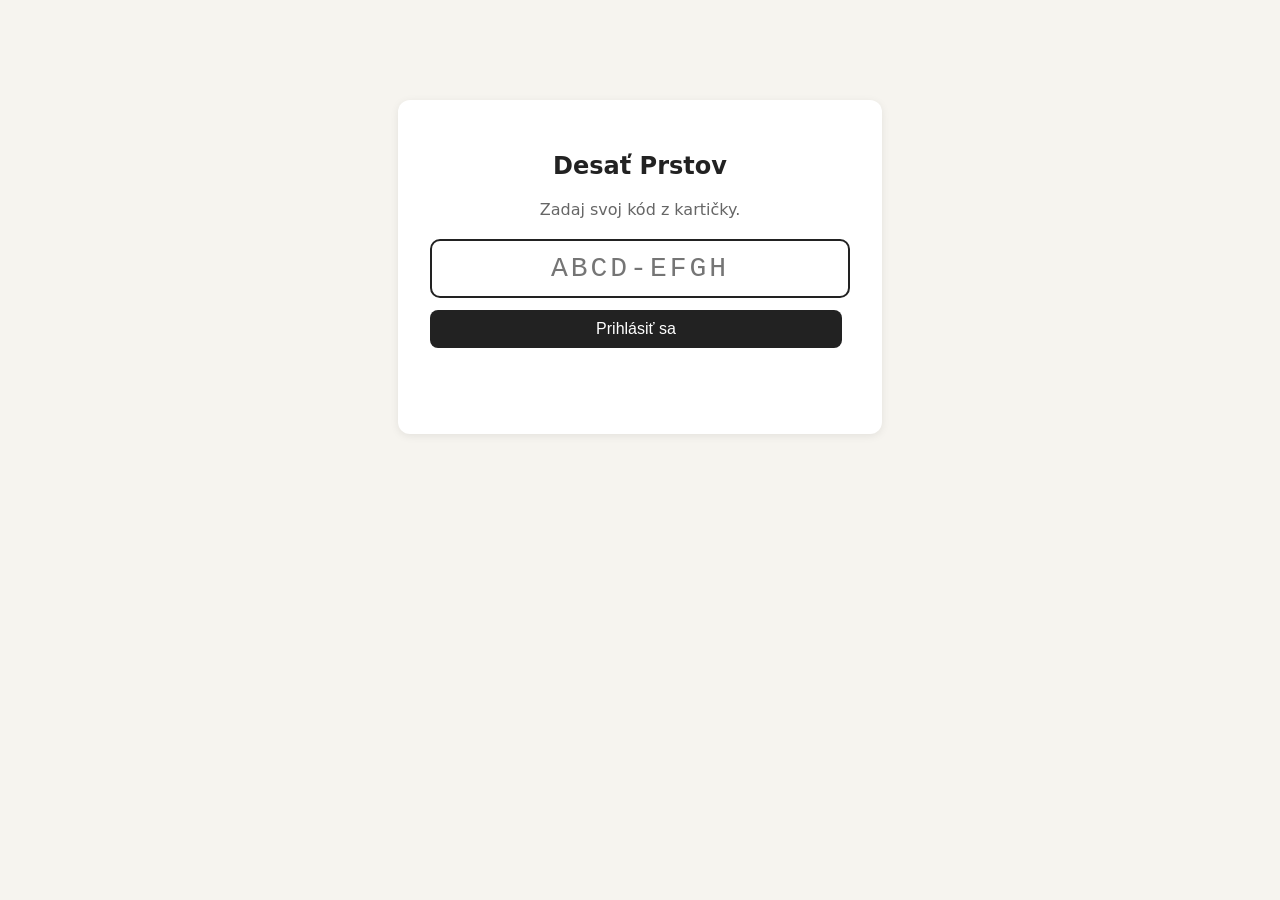
==== index.html @ 8791a89a "Zdroj v príbehoch a autor" ====
<!DOCTYPE html>
<html lang="sk">
<head>
  <meta charset="UTF-8">
  <meta name="viewport" content="width=device-width, initial-scale=1.0">
  <title>Desať Prstov – písanie všetkými desiatimi</title>
  <link rel="stylesheet" href="style.css">
</head>
<body>
  <!-- ===== Prihlásenie žiaka kódom (riadi ziak.js) ===== -->
  <section id="prihlasenieZiaka" class="prihlasenie-ziaka skryty">
    <h1>Desať Prstov</h1>
    <p class="navod">Zadaj svoj kód z kartičky.</p>
    <form id="prihlasenieForm">
      <input id="kodZiaka" class="pole-kod" placeholder="ABCD-EFGH" maxlength="12"
             autocomplete="off" autocapitalize="characters" spellcheck="false" required>
      <button type="submit">Prihlásiť sa</button>
    </form>
    <p id="prihlasenieChyba" class="chyba-text"></p>
  </section>

  <main id="aplikacia" class="skryty">
    <!-- Kto je prihlásený -->
    <div class="ziak-lista">
      <span><strong id="menoZiaka"></strong> · <span id="triedaZiaka"></span></span>
      <button id="odhlasitZiaka" class="druhotne">Odhlásiť</button>
    </div>

    <h1>Desať Prstov</h1>
    <p class="navod">Klikni na text a začni písať. Chybu opravíš klávesom Backspace.</p>

    <!-- Režim: náhodné texty alebo príbeh na pokračovanie (riadi pribehy.js) -->
    <div class="volba-rezimu">
      <div id="prepinacRezimu" class="prepinac">
        <button data-rezim="nahodne">Náhodné texty</button>
        <button data-rezim="pribeh">Príbeh</button>
      </div>
      <select id="vyberPribehu" class="skryty"></select>
      <span id="infoPribehu" class="info-pribehu"></span>
    </div>

    <!-- Živé štatistiky počas písania -->
    <div class="staty">
      <span>Rýchlosť: <strong id="zivaRychlost">–</strong> slov/min</span>
      <span>Presnosť: <strong id="zivaPresnost">100</strong> %</span>
      <span>Chyby: <strong id="zivaChyby">0</strong></span>
      <span>Čas: <strong id="zivyCas">0:00</strong></span>
    </div>

    <!-- Sem JavaScript vloží text na prepisovanie, každé písmeno zvlášť -->
    <div id="text" class="text"></div>
    <!-- Autor a zdroj textu (vypĺňa pribehy.js) -->
    <p id="zdrojTextu" class="zdroj-textu"></p>

    <!-- Skryté políčko, ktoré v skutočnosti prijíma písanie z klávesnice -->
    <input id="vstup" class="skryty-vstup" autocomplete="off" autocorrect="off"
           autocapitalize="off" spellcheck="false">

    <!-- Výsledok, zobrazí sa až po dopísaní textu -->
    <div id="vysledok" class="vysledok skryty">
      <h2>Hotovo! <span id="novyRekord" class="odznak skryty">Nový osobný rekord!</span></h2>
      <div class="vysledok-cisla">
        <div><strong id="vysledokRychlost"></strong><span>slov za minútu</span></div>
        <div><strong id="vysledokPresnost"></strong><span>% presnosť</span></div>
        <div><strong id="vysledokChyby"></strong><span>chýb</span></div>
        <div><strong id="vysledokCas"></strong><span>čas</span></div>
      </div>
      <button id="dalsi">Ďalší text (Enter)</button>
      <button id="zopakovat" class="druhotne">Zopakovať tento text</button>
      <p id="stavUlozenia" class="stav-ulozenia"></p>
      <p id="spravaPribehu" class="sprava-pribehu"></p>
    </div>

    <!-- Nápoveda: ktorý kláves stlačiť a ktorým prstom -->
    <p id="napoveda" class="napoveda"></p>

    <!-- Klávesnica na obrazovke, vykreslí ju klavesnica.js -->
    <div id="klavesnica" class="klavesnica"></div>

    <div class="legenda">
      <span class="prst-m">malíček</span>
      <span class="prst-p">prstenník</span>
      <span class="prst-s">prostredník</span>
      <span class="prst-u">ukazovák</span>
      <span class="prst-a">palec</span>
    </div>

    <!-- Uložené výsledky, vykreslí ich vysledky.js -->
    <section class="moje-vysledky">
      <h2>Moje výsledky</h2>
      <p id="ziadneVysledky" class="navod">Zatiaľ tu nič nie je. Dopíš prvý text a výsledok sa uloží sem.</p>

      <div id="prehlad" class="vysledok-cisla skryty">
        <div><strong id="rekord"></strong><span>osobný rekord (slov/min)</span></div>
        <div><strong id="priemer"></strong><span>priemer posledných 10</span></div>
        <div><strong id="priemernaPresnost"></strong><span>% priemerná presnosť</span></div>
        <div><strong id="pocet"></strong><span>dopísaných textov</span></div>
      </div>

      <!-- Graf rýchlosti alebo presnosti, nakreslí ho graf.js -->
      <div id="grafKontajner" class="skryty">
        <div class="prepinac">
          <button data-zobrazenie="rychlost" class="aktivny">Rýchlosť</button>
          <button data-zobrazenie="presnost">Presnosť</button>
        </div>
        <div class="graf">
          <canvas id="graf"></canvas>
        </div>
      </div>

      <!-- Mapa chýb na klávesnici, vykreslí ju chyby.js -->
      <div id="chybyKontajner" class="skryty">
        <h3>Problémové klávesy</h3>
        <p class="navod">Čím červenejší kláves, tým častejšie sa na ňom mýliš. Prejdi myšou nad kláves pre podrobnosti.</p>
        <div id="mapaChyb" class="klavesnica mala"></div>
        <p id="problemoveZnaky" class="problemove"></p>
      </div>

      <table id="tabulka" class="skryty">
        <thead>
          <tr><th>Kedy</th><th>Text</th><th>Slov/min</th><th>Presnosť</th><th>Chyby</th><th>Čas</th></tr>
        </thead>
        <tbody id="riadky"></tbody>
      </table>

    </section>
  </main>

  <!-- Poradie je dôležité: script.js používa veci z ostatných súborov -->
  <script src="chart.umd.min.js"></script> <!-- knižnica na grafy (Chart.js) -->
  <script src="supabase.js"></script>        <!-- knižnica na databázu (Supabase) -->
  <script src="supabase-nastavenia.js"></script>
  <script src="texty.js"></script>
  <script src="klavesnica.js"></script>
  <script src="vysledky.js"></script>
  <script src="graf.js"></script>
  <script src="chyby.js"></script>
  <script src="script.js"></script>
  <script src="pribehy.js"></script>          <!-- úryvky, náhodné texty a príbehy -->
  <script src="ziak.js"></script>             <!-- prihlásenie žiaka, spúšťa aplikáciu -->
</body>
</html>
---- style.css ----
body {
  font-family: system-ui, sans-serif;
  background: #f6f4ef;
  color: #222;
  margin: 0;
}

main {
  max-width: 820px;
  margin: 40px auto;
  padding: 0 20px;
}

.navod {
  color: #666;
}

/* ===== Živé štatistiky ===== */
.staty {
  display: flex;
  gap: 24px;
  margin-bottom: 12px;
  color: #555;
}

.staty strong {
  color: #222;
}

/* ===== Text na prepisovanie ===== */
.text {
  font-family: Consolas, "Courier New", monospace;
  font-size: 26px;
  line-height: 1.6;
  background: white;
  padding: 24px;
  border-radius: 12px;
  box-shadow: 0 2px 8px rgba(0, 0, 0, 0.08);
  white-space: pre-wrap;   /* zachová medzery tak, ako sú */
  cursor: text;
  transition: filter 0.2s;
}

/* Keď stránka nemá focus (klikol si inam), text sa rozmaže */
body.neaktivny .text {
  filter: blur(3px);
}

.znak {
  color: #999;
  border-radius: 3px;
}

.znak.aktualny {
  background: #ffe48a;
  color: #222;
}

.znak.spravne {
  color: #2a8a3e;
}

.znak.chybne {
  color: white;
  background: #d9443b;
}

/* Políčko je na stránke, ale nie je vidieť */
.skryty-vstup {
  position: absolute;
  opacity: 0;
  width: 1px;
  height: 1px;
  pointer-events: none;
}

/* ===== Výsledok ===== */
.vysledok {
  margin-top: 20px;
  background: white;
  padding: 20px 24px;
  border-radius: 12px;
  box-shadow: 0 2px 8px rgba(0, 0, 0, 0.08);
}

.vysledok h2 {
  margin: 0 0 16px;
}

.vysledok-cisla {
  display: flex;
  gap: 40px;
  margin-bottom: 20px;
}

.vysledok-cisla div {
  display: flex;
  flex-direction: column;
}

.vysledok-cisla strong {
  font-size: 32px;
}

.vysledok-cisla span {
  color: #666;
  font-size: 14px;
}

.skryty {
  display: none;
}

button {
  font-size: 16px;
  padding: 10px 18px;
  border: none;
  border-radius: 8px;
  background: #222;
  color: white;
  cursor: pointer;
  margin-right: 8px;
}

button.druhotne {
  background: #e4e1d9;
  color: #222;
}

/* ===== Nápoveda ===== */
.napoveda {
  min-height: 1.4em;
  margin: 20px 0 10px;
  color: #444;
}

/* ===== Klávesnica ===== */
.klavesnica {
  display: flex;
  flex-direction: column;
  gap: 5px;
  user-select: none;
}

.rad {
  display: flex;
  gap: 5px;
}

.klaves {
  flex-basis: 0;           /* šírku určuje flex-grow z klavesnica.js */
  height: 46px;
  border-radius: 6px;
  display: flex;
  flex-direction: column;
  align-items: center;
  justify-content: center;
  font-size: 16px;
  border: 1px solid rgba(0, 0, 0, 0.12);
  box-shadow: 0 2px 0 rgba(0, 0, 0, 0.12);
  transition: transform 0.05s;
}

.klaves small {
  font-size: 11px;
  color: #555;
  line-height: 1;
}

.klaves.prazdny {
  visibility: hidden;
}

/* Hmatové výstupky na F a J */
.klaves.domovsky {
  text-decoration: underline;
  text-underline-offset: 4px;
}

/* Kláves, ktorý treba stlačiť */
.klaves.ciel {
  outline: 3px solid #222;
  outline-offset: 1px;
  font-weight: bold;
}

/* Kláves, ktorý práve držíš */
.klaves.stlaceny {
  transform: translateY(2px);
  box-shadow: none;
  filter: brightness(0.85);
}

/* ===== Farby prstov (platia pre klávesy aj legendu) ===== */
.prst-m { background: #f6c1cc; }  /* malíček */
.prst-p { background: #fbd9a8; }  /* prstenník */
.prst-s { background: #fdf0a6; }  /* prostredník */
.prst-u { background: #c3e6b8; }  /* ukazovák */
.prst-a { background: #dcdcdc; }  /* palec */

.legenda {
  display: flex;
  gap: 8px;
  margin-top: 14px;
  font-size: 14px;
}

.legenda span {
  padding: 4px 10px;
  border-radius: 6px;
}

/* ===== Moje výsledky ===== */
.odznak {
  font-size: 14px;
  font-weight: normal;
  background: #2a8a3e;
  color: white;
  padding: 4px 10px;
  border-radius: 20px;
  vertical-align: middle;
  margin-left: 8px;
}

.moje-vysledky {
  margin-top: 40px;
  background: white;
  padding: 20px 24px;
  border-radius: 12px;
  box-shadow: 0 2px 8px rgba(0, 0, 0, 0.08);
}

.moje-vysledky h2 {
  margin: 0 0 16px;
}

table {
  width: 100%;
  border-collapse: collapse;
  margin-bottom: 16px;
  font-size: 15px;
}

th {
  text-align: left;
  color: #666;
  font-weight: normal;
  border-bottom: 2px solid #eee;
  padding: 6px 8px;
}

td {
  border-bottom: 1px solid #eee;
  padding: 6px 8px;
}

/* Riadok s osobným rekordom */
tr.rekord-riadok td {
  font-weight: bold;
  background: #eef7ec;
}

/* ===== Graf ===== */
.graf {
  position: relative;  /* Chart.js potrebuje kontajner s výškou */
  height: 280px;
  margin-bottom: 24px;
}

/* ===== Prepínač Rýchlosť / Presnosť ===== */
.prepinac {
  display: inline-flex;
  background: #eeebe4;
  border-radius: 8px;
  padding: 3px;
  margin-bottom: 12px;
}

.prepinac button {
  background: transparent;
  color: #555;
  margin: 0;
  padding: 6px 16px;
  font-size: 14px;
}

.prepinac button.aktivny {
  background: white;
  color: #222;
  box-shadow: 0 1px 3px rgba(0, 0, 0, 0.12);
}

/* ===== Mapa chýb ===== */
#chybyKontajner h3 {
  margin: 8px 0 4px;
}

.klavesnica.mala .klaves {
  height: 34px;
  font-size: 13px;
  cursor: default;
}

.klavesnica.mala .klaves small {
  font-size: 9px;
}

.problemove {
  margin: 12px 0 24px;
}

/* ===== Prihlásenie žiaka ===== */
.prihlasenie-ziaka {
  max-width: 420px;
  margin: 100px auto;
  padding: 32px;
  background: white;
  border-radius: 12px;
  box-shadow: 0 2px 8px rgba(0, 0, 0, 0.08);
  text-align: center;
}

.prihlasenie-ziaka form {
  display: flex;
  flex-direction: column;
  gap: 12px;
  margin-top: 20px;
}

.pole-kod {
  font-family: Consolas, "Courier New", monospace;
  font-size: 28px;
  letter-spacing: 3px;
  text-align: center;
  text-transform: uppercase;   /* aj malé písmená sa zobrazia veľké */
  padding: 12px;
  border: 2px solid #ddd;
  border-radius: 10px;
}

.pole-kod:focus {
  outline: none;
  border-color: #222;
}

.chyba-text {
  color: #d9443b;
  min-height: 1.4em;
}

/* Lišta s menom žiaka */
.ziak-lista {
  display: flex;
  justify-content: flex-end;
  align-items: center;
  gap: 12px;
  color: #555;
}

.ziak-lista button {
  font-size: 14px;
  padding: 6px 12px;
  margin: 0;
}

/* Stav uloženia výsledku */
.stav-ulozenia {
  margin: 12px 0 0;
  font-size: 14px;
  color: #666;
}

.stav-ulozenia.ok { color: #2a8a3e; }
.stav-ulozenia.chyba { color: #d9443b; }

/* ===== Režim: náhodné texty / príbeh ===== */
.volba-rezimu {
  display: flex;
  align-items: center;
  flex-wrap: wrap;
  gap: 12px;
  margin-bottom: 14px;
}

.volba-rezimu .prepinac { margin-bottom: 0; }

#vyberPribehu {
  font: inherit;
  font-size: 15px;
  padding: 6px 10px;
  border: 1px solid #ddd;
  border-radius: 8px;
  background: white;
  max-width: 320px;
}

.info-pribehu {
  color: #777;
  font-size: 14px;
}

.sprava-pribehu {
  margin: 6px 0 0;
  font-weight: bold;
}

/* Autor a zdroj pod textom */
.zdroj-textu {
  margin: 8px 4px 0;
  font-size: 13px;
  color: #888;
  min-height: 1.2em;
}
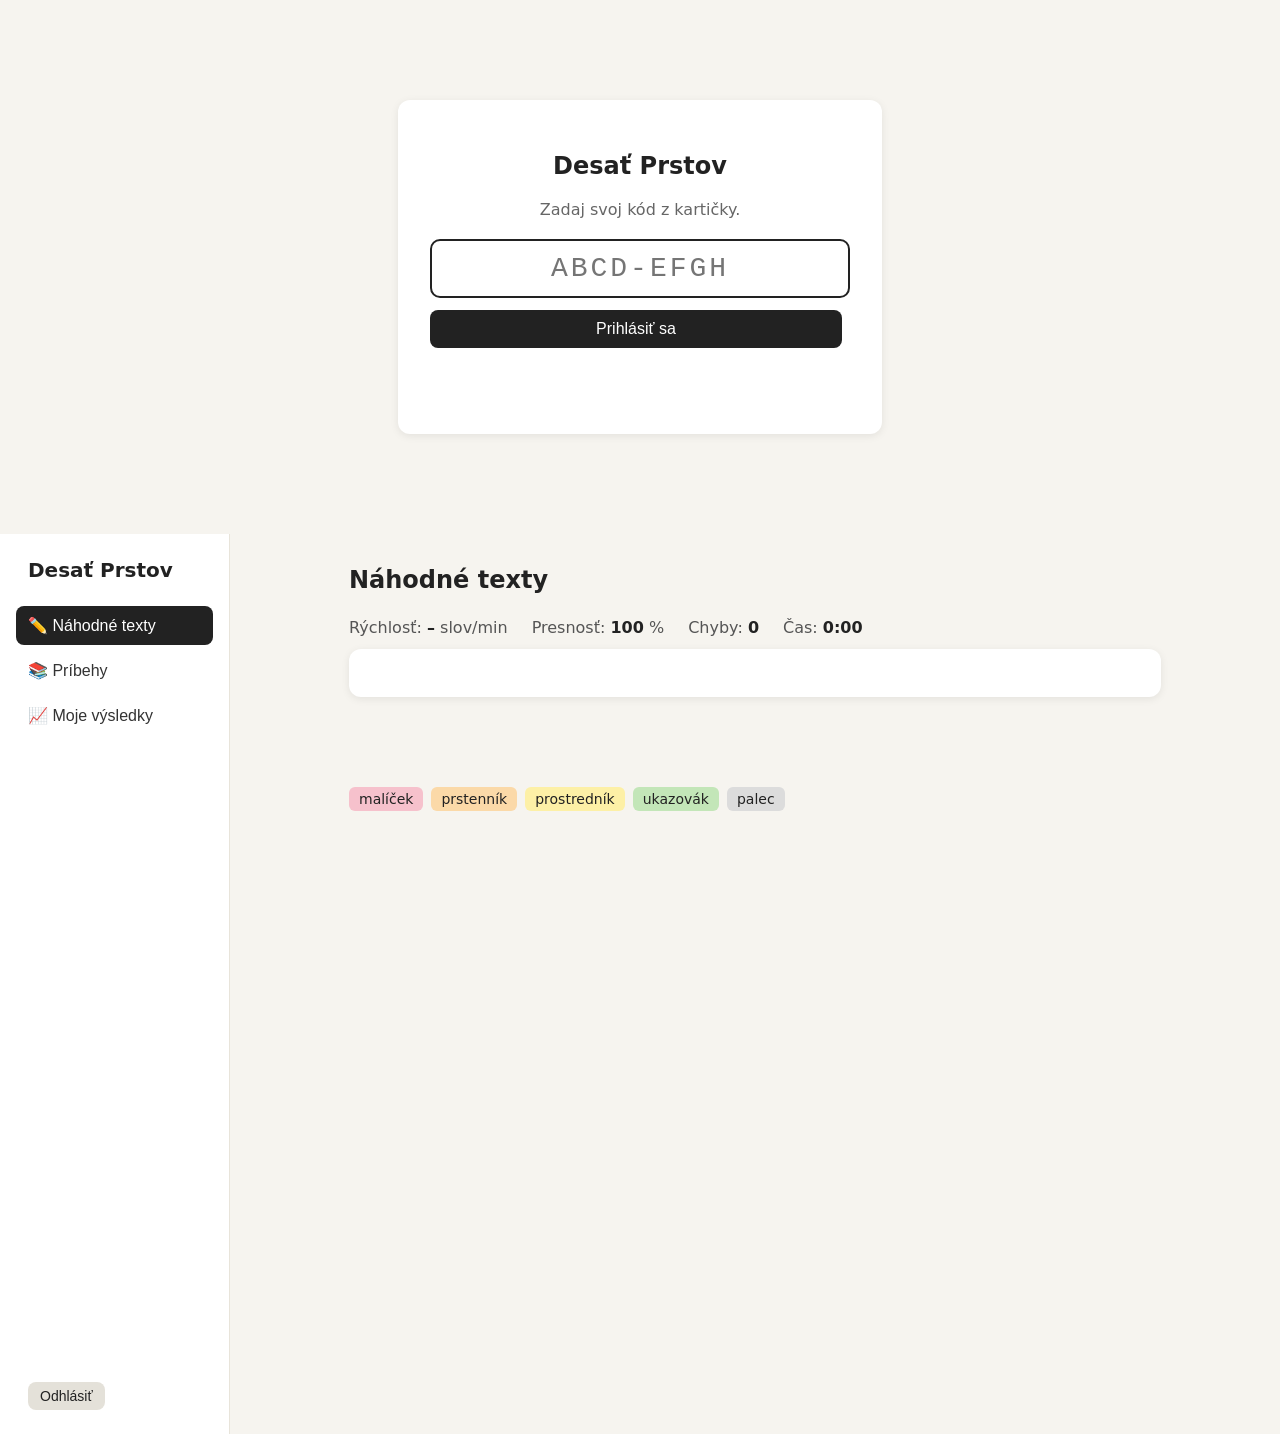
==== commit 95b7b3b4: "Vytvorenie kníh a kapitol" ====
--- a/index.html
+++ b/index.html
@@ -19,112 +19,149 @@
     <p id="prihlasenieChyba" class="chyba-text"></p>
   </section>
 
-  <main id="aplikacia" class="skryty">
-    <!-- Kto je prihlásený -->
-    <div class="ziak-lista">
-      <span><strong id="menoZiaka"></strong> · <span id="triedaZiaka"></span></span>
-      <button id="odhlasitZiaka" class="druhotne">Odhlásiť</button>
-    </div>
+  <!-- ===== Aplikácia po prihlásení: menu vľavo, obrazovky vpravo ===== -->
+  <div id="aplikacia" class="aplikacia skryty">
 
-    <h1>Desať Prstov</h1>
-    <p class="navod">Klikni na text a začni písať. Chybu opravíš klávesom Backspace.</p>
+    <!-- Ľavé menu (riadi kniznica.js) -->
+    <aside class="menu">
+      <div class="menu-logo">Desať Prstov</div>
+      <nav class="menu-polozky">
+        <button data-menu="nahodne" class="aktivny">✏️ Náhodné texty</button>
+        <button data-menu="pribehy">📚 Príbehy</button>
+        <button data-menu="vysledky">📈 Moje výsledky</button>
+      </nav>
+      <div class="menu-ziak">
+        <strong id="menoZiaka"></strong>
+        <span id="triedaZiaka"></span>
+        <button id="odhlasitZiaka" class="druhotne">Odhlásiť</button>
+      </div>
+    </aside>
 
-    <!-- Režim: náhodné texty alebo príbeh na pokračovanie (riadi pribehy.js) -->
-    <div class="volba-rezimu">
-      <div id="prepinacRezimu" class="prepinac">
-        <button data-rezim="nahodne">Náhodné texty</button>
-        <button data-rezim="pribeh">Príbeh</button>
-      </div>
-      <select id="vyberPribehu" class="skryty"></select>
-      <span id="infoPribehu" class="info-pribehu"></span>
-    </div>
+    <main class="obsah">
 
-    <!-- Živé štatistiky počas písania -->
-    <div class="staty">
-      <span>Rýchlosť: <strong id="zivaRychlost">–</strong> slov/min</span>
-      <span>Presnosť: <strong id="zivaPresnost">100</strong> %</span>
-      <span>Chyby: <strong id="zivaChyby">0</strong></span>
-      <span>Čas: <strong id="zivyCas">0:00</strong></span>
-    </div>
+      <!-- ===== Obrazovka: písanie (náhodné texty aj kapitoly kníh) ===== -->
+      <section id="obrazovka-pisanie">
+        <div class="hlavicka-pisania">
+          <button id="spatNaKapitoly" class="druhotne skryty">← Kapitoly</button>
+          <div>
+            <h1 id="nadpisPisania">Náhodné texty</h1>
+            <p id="podnadpisPisania" class="navod"></p>
+          </div>
+        </div>
 
-    <!-- Sem JavaScript vloží text na prepisovanie, každé písmeno zvlášť -->
-    <div id="text" class="text"></div>
-    <!-- Autor a zdroj textu (vypĺňa pribehy.js) -->
-    <p id="zdrojTextu" class="zdroj-textu"></p>
+        <!-- Živé štatistiky počas písania -->
+        <div class="staty">
+          <span>Rýchlosť: <strong id="zivaRychlost">–</strong> slov/min</span>
+          <span>Presnosť: <strong id="zivaPresnost">100</strong> %</span>
+          <span>Chyby: <strong id="zivaChyby">0</strong></span>
+          <span>Čas: <strong id="zivyCas">0:00</strong></span>
+        </div>
 
-    <!-- Skryté políčko, ktoré v skutočnosti prijíma písanie z klávesnice -->
-    <input id="vstup" class="skryty-vstup" autocomplete="off" autocorrect="off"
-           autocapitalize="off" spellcheck="false">
+        <!-- Sem JavaScript vloží text na prepisovanie, každé písmeno zvlášť -->
+        <div id="text" class="text"></div>
+        <!-- Autor a zdroj textu (vypĺňa pribehy.js / kniznica.js) -->
+        <p id="zdrojTextu" class="zdroj-textu"></p>
 
-    <!-- Výsledok, zobrazí sa až po dopísaní textu -->
-    <div id="vysledok" class="vysledok skryty">
-      <h2>Hotovo! <span id="novyRekord" class="odznak skryty">Nový osobný rekord!</span></h2>
-      <div class="vysledok-cisla">
-        <div><strong id="vysledokRychlost"></strong><span>slov za minútu</span></div>
-        <div><strong id="vysledokPresnost"></strong><span>% presnosť</span></div>
-        <div><strong id="vysledokChyby"></strong><span>chýb</span></div>
-        <div><strong id="vysledokCas"></strong><span>čas</span></div>
-      </div>
-      <button id="dalsi">Ďalší text (Enter)</button>
-      <button id="zopakovat" class="druhotne">Zopakovať tento text</button>
-      <p id="stavUlozenia" class="stav-ulozenia"></p>
-      <p id="spravaPribehu" class="sprava-pribehu"></p>
-    </div>
+        <!-- Skryté políčko, ktoré v skutočnosti prijíma písanie z klávesnice -->
+        <input id="vstup" class="skryty-vstup" autocomplete="off" autocorrect="off"
+               autocapitalize="off" spellcheck="false">
 
-    <!-- Nápoveda: ktorý kláves stlačiť a ktorým prstom -->
-    <p id="napoveda" class="napoveda"></p>
+        <!-- Výsledok, zobrazí sa až po dopísaní textu -->
+        <div id="vysledok" class="vysledok skryty">
+          <h2>Hotovo! <span id="novyRekord" class="odznak skryty">Nový osobný rekord!</span></h2>
+          <div class="vysledok-cisla">
+            <div><strong id="vysledokRychlost"></strong><span>slov za minútu</span></div>
+            <div><strong id="vysledokPresnost"></strong><span>% presnosť</span></div>
+            <div><strong id="vysledokChyby"></strong><span>chýb</span></div>
+            <div><strong id="vysledokCas"></strong><span>čas</span></div>
+          </div>
+          <p id="spravaKapitoly" class="sprava-pribehu"></p>
+          <button id="dalsi">Ďalší text (Enter)</button>
+          <button id="zopakovat" class="druhotne">Zopakovať tento text</button>
+          <p id="stavUlozenia" class="stav-ulozenia"></p>
+        </div>
 
-    <!-- Klávesnica na obrazovke, vykreslí ju klavesnica.js -->
-    <div id="klavesnica" class="klavesnica"></div>
+        <!-- Nápoveda: ktorý kláves stlačiť a ktorým prstom -->
+        <p id="napoveda" class="napoveda"></p>
 
-    <div class="legenda">
-      <span class="prst-m">malíček</span>
-      <span class="prst-p">prstenník</span>
-      <span class="prst-s">prostredník</span>
-      <span class="prst-u">ukazovák</span>
-      <span class="prst-a">palec</span>
-    </div>
+        <!-- Klávesnica na obrazovke, vykreslí ju klavesnica.js -->
+        <div id="klavesnica" class="klavesnica"></div>
 
-    <!-- Uložené výsledky, vykreslí ich vysledky.js -->
-    <section class="moje-vysledky">
-      <h2>Moje výsledky</h2>
-      <p id="ziadneVysledky" class="navod">Zatiaľ tu nič nie je. Dopíš prvý text a výsledok sa uloží sem.</p>
+        <div class="legenda">
+          <span class="prst-m">malíček</span>
+          <span class="prst-p">prstenník</span>
+          <span class="prst-s">prostredník</span>
+          <span class="prst-u">ukazovák</span>
+          <span class="prst-a">palec</span>
+        </div>
+      </section>
 
-      <div id="prehlad" class="vysledok-cisla skryty">
-        <div><strong id="rekord"></strong><span>osobný rekord (slov/min)</span></div>
-        <div><strong id="priemer"></strong><span>priemer posledných 10</span></div>
-        <div><strong id="priemernaPresnost"></strong><span>% priemerná presnosť</span></div>
-        <div><strong id="pocet"></strong><span>dopísaných textov</span></div>
-      </div>
+      <!-- ===== Obrazovka: knižnica (riadi kniznica.js) ===== -->
+      <section id="obrazovka-kniznica" class="skryty">
+        <h1>Príbehy</h1>
+        <p class="navod">Vyber si knihu a píš ju kapitolu po kapitole.</p>
+        <div id="policaKnih" class="polica-knih"></div>
+        <p id="ziadneKnihy" class="navod skryty">Zatiaľ tu nie sú žiadne knihy. Keď ich učiteľ pridá, objavia sa tu.</p>
+      </section>
 
-      <!-- Graf rýchlosti alebo presnosti, nakreslí ho graf.js -->
-      <div id="grafKontajner" class="skryty">
-        <div class="prepinac">
-          <button data-zobrazenie="rychlost" class="aktivny">Rýchlosť</button>
-          <button data-zobrazenie="presnost">Presnosť</button>
+      <!-- ===== Obrazovka: jedna kniha a jej kapitoly ===== -->
+      <section id="obrazovka-kniha" class="skryty">
+        <button id="spatNaKnihy" class="druhotne">← Všetky knihy</button>
+        <div class="hlavicka-knihy">
+          <div id="obalkaKnihy" class="obalka velka"></div>
+          <div>
+            <h1 id="nazovKnihy"></h1>
+            <p id="autorKnihy" class="navod"></p>
+            <div class="pruh velky"><div id="pruhKnihy"></div></div>
+            <p id="postupKnihy" class="navod"></p>
+          </div>
         </div>
-        <div class="graf">
-          <canvas id="graf"></canvas>
-        </div>
-      </div>
+        <p id="chybaKapitoly" class="chyba-text"></p>
+        <ol id="zoznamKapitol" class="zoznam-kapitol"></ol>
+      </section>
 
-      <!-- Mapa chýb na klávesnici, vykreslí ju chyby.js -->
-      <div id="chybyKontajner" class="skryty">
-        <h3>Problémové klávesy</h3>
-        <p class="navod">Čím červenejší kláves, tým častejšie sa na ňom mýliš. Prejdi myšou nad kláves pre podrobnosti.</p>
-        <div id="mapaChyb" class="klavesnica mala"></div>
-        <p id="problemoveZnaky" class="problemove"></p>
-      </div>
+      <!-- ===== Obrazovka: moje výsledky (vykreslí ich vysledky.js) ===== -->
+      <section id="obrazovka-vysledky" class="skryty">
+        <section class="moje-vysledky">
+          <h2>Moje výsledky</h2>
+          <p id="ziadneVysledky" class="navod">Zatiaľ tu nič nie je. Dopíš prvý text a výsledok sa uloží sem.</p>
 
-      <table id="tabulka" class="skryty">
-        <thead>
-          <tr><th>Kedy</th><th>Text</th><th>Slov/min</th><th>Presnosť</th><th>Chyby</th><th>Čas</th></tr>
-        </thead>
-        <tbody id="riadky"></tbody>
-      </table>
+          <div id="prehlad" class="vysledok-cisla skryty">
+            <div><strong id="rekord"></strong><span>osobný rekord (slov/min)</span></div>
+            <div><strong id="priemer"></strong><span>priemer posledných 10</span></div>
+            <div><strong id="priemernaPresnost"></strong><span>% priemerná presnosť</span></div>
+            <div><strong id="pocet"></strong><span>dopísaných textov</span></div>
+          </div>
 
-    </section>
-  </main>
+          <!-- Graf rýchlosti alebo presnosti, nakreslí ho graf.js -->
+          <div id="grafKontajner" class="skryty">
+            <div class="prepinac">
+              <button data-zobrazenie="rychlost" class="aktivny">Rýchlosť</button>
+              <button data-zobrazenie="presnost">Presnosť</button>
+            </div>
+            <div class="graf">
+              <canvas id="graf"></canvas>
+            </div>
+          </div>
+
+          <!-- Mapa chýb na klávesnici, vykreslí ju chyby.js -->
+          <div id="chybyKontajner" class="skryty">
+            <h3>Problémové klávesy</h3>
+            <p class="navod">Čím červenejší kláves, tým častejšie sa na ňom mýliš. Prejdi myšou nad kláves pre podrobnosti.</p>
+            <div id="mapaChyb" class="klavesnica mala"></div>
+            <p id="problemoveZnaky" class="problemove"></p>
+          </div>
+
+          <table id="tabulka" class="skryty">
+            <thead>
+              <tr><th>Kedy</th><th>Text</th><th>Slov/min</th><th>Presnosť</th><th>Chyby</th><th>Čas</th></tr>
+            </thead>
+            <tbody id="riadky"></tbody>
+          </table>
+        </section>
+      </section>
+    </main>
+  </div>
 
   <!-- Poradie je dôležité: script.js používa veci z ostatných súborov -->
   <script src="chart.umd.min.js"></script> <!-- knižnica na grafy (Chart.js) -->
@@ -136,7 +173,8 @@
   <script src="graf.js"></script>
   <script src="chyby.js"></script>
   <script src="script.js"></script>
-  <script src="pribehy.js"></script>          <!-- úryvky, náhodné texty a príbehy -->
+  <script src="pribehy.js"></script>          <!-- úryvky a náhodné texty -->
+  <script src="kniznica.js"></script>         <!-- menu, knižnica, kapitoly -->
   <script src="ziak.js"></script>             <!-- prihlásenie žiaka, spúšťa aplikáciu -->
 </body>
 </html>
--- a/style.css
+++ b/style.css
@@ -6,9 +6,11 @@
 }
 
 main {
-  max-width: 820px;
-  margin: 40px auto;
-  padding: 0 20px;
+  width: 100%;            /* v mriežke s menu by sa inak zúžil na obsah */
+  max-width: 860px;
+  margin: 32px auto 60px;
+  padding: 0 24px;
+  box-sizing: border-box;
 }
 
 .navod {
@@ -411,3 +413,205 @@
   color: #888;
   min-height: 1.2em;
 }
+
+
+/* =====================================================================
+   Rozloženie s ľavým menu (fáza 7)
+   ===================================================================== */
+.aplikacia {
+  display: grid;
+  grid-template-columns: 230px 1fr;
+  min-height: 100vh;
+}
+
+.menu {
+  background: white;
+  border-right: 1px solid #e8e4da;
+  padding: 24px 16px;
+  display: flex;
+  flex-direction: column;
+  gap: 24px;
+  position: sticky;   /* menu ostáva na mieste pri rolovaní */
+  top: 0;
+  height: 100vh;
+  box-sizing: border-box;
+}
+
+.menu-logo {
+  font-size: 20px;
+  font-weight: 800;
+  padding: 0 12px;
+}
+
+.menu-polozky {
+  display: flex;
+  flex-direction: column;
+  gap: 6px;
+}
+
+.menu-polozky button {
+  background: transparent;
+  color: #333;
+  text-align: left;
+  padding: 10px 12px;
+  margin: 0;
+  font-size: 16px;
+}
+
+.menu-polozky button:hover { background: #f3f1eb; }
+.menu-polozky button.aktivny { background: #222; color: white; }
+
+.menu-ziak {
+  margin-top: auto;   /* meno a odhlásenie úplne dole */
+  display: flex;
+  flex-direction: column;
+  gap: 4px;
+  padding: 0 12px;
+  color: #555;
+  font-size: 14px;
+}
+
+.menu-ziak button {
+  margin: 8px 0 0;
+  font-size: 14px;
+  padding: 6px 12px;
+  align-self: flex-start;
+}
+
+/* Na úzkej obrazovke (mobil, malé okno) je menu hore */
+@media (max-width: 800px) {
+  .aplikacia { grid-template-columns: 1fr; }
+  .menu {
+    position: static;
+    height: auto;
+    flex-direction: row;
+    flex-wrap: wrap;
+    align-items: center;
+    border-right: none;
+    border-bottom: 1px solid #e8e4da;
+    padding: 12px 16px;
+    gap: 12px;
+  }
+  .menu-polozky { flex-direction: row; flex-wrap: wrap; }
+  .menu-ziak { margin-top: 0; margin-left: auto; flex-direction: row; align-items: center; }
+  .menu-ziak button { margin: 0; }
+}
+
+/* ===== Hlavička nad textom ===== */
+.hlavicka-pisania {
+  display: flex;
+  align-items: center;
+  gap: 16px;
+  margin-bottom: 20px;
+}
+
+.hlavicka-pisania h1 { margin: 0; }
+.hlavicka-pisania .navod { margin: 4px 0 0; }
+.hlavicka-pisania button { margin: 0; white-space: nowrap; }
+
+/* ===== Knižnica ===== */
+.polica-knih {
+  display: grid;
+  grid-template-columns: repeat(auto-fill, minmax(180px, 1fr));
+  gap: 20px;
+  margin-top: 20px;
+}
+
+.karta-knihy {
+  background: white;
+  color: #222;
+  padding: 0;
+  margin: 0;
+  border-radius: 12px;
+  overflow: hidden;
+  text-align: left;
+  box-shadow: 0 2px 8px rgba(0, 0, 0, 0.08);
+  transition: transform 0.12s, box-shadow 0.12s;
+}
+
+.karta-knihy:hover {
+  transform: translateY(-3px);
+  box-shadow: 0 6px 16px rgba(0, 0, 0, 0.12);
+}
+
+.obalka {
+  height: 150px;
+  padding: 16px;
+  box-sizing: border-box;
+  display: flex;
+  flex-direction: column;
+  justify-content: flex-end;
+  color: #222;
+}
+
+.obalka .titul { font-size: 20px; font-weight: 800; line-height: 1.2; }
+.obalka .autor { font-size: 13px; opacity: 0.75; margin-top: 6px; }
+
+.karta-knihy .info {
+  padding: 12px 16px 14px;
+  font-size: 14px;
+  color: #555;
+}
+
+/* Pruh s percentami */
+.pruh {
+  height: 8px;
+  background: #ebe8e0;
+  border-radius: 4px;
+  overflow: hidden;
+  margin-top: 6px;
+}
+
+.pruh > div {
+  height: 100%;
+  background: #2a8a3e;
+  border-radius: 4px;
+}
+
+.pruh.velky { height: 10px; max-width: 320px; }
+
+/* ===== Jedna kniha ===== */
+.hlavicka-knihy {
+  display: flex;
+  gap: 24px;
+  align-items: flex-end;
+  margin: 20px 0 24px;
+}
+
+.hlavicka-knihy h1 { margin: 0 0 4px; }
+.hlavicka-knihy .navod { margin: 4px 0; }
+
+.obalka.velka {
+  width: 140px;
+  height: 190px;
+  flex: 0 0 auto;
+  border-radius: 10px;
+  box-shadow: 0 4px 12px rgba(0, 0, 0, 0.12);
+}
+
+.zoznam-kapitol {
+  list-style: none;
+  padding: 0;
+  margin: 0;
+}
+
+.zoznam-kapitol li {
+  display: flex;
+  align-items: center;
+  gap: 16px;
+  background: white;
+  border-radius: 10px;
+  padding: 14px 18px;
+  margin-bottom: 10px;
+  box-shadow: 0 2px 6px rgba(0, 0, 0, 0.06);
+}
+
+.zoznam-kapitol li.zamknuta { opacity: 0.55; }
+.zoznam-kapitol button { margin: 0; white-space: nowrap; }
+.kapitola-info { flex: 1; }
+.kapitola-nazov { font-weight: bold; }
+.kapitola-stav { font-size: 13px; color: #666; margin-top: 2px; }
+.zoznam-kapitol .pruh { max-width: 360px; }
+
+.sprava-pribehu { margin: 4px 0 14px; }
+.sprava-pribehu:empty { display: none; }  /* prázdna správa nezaberá miesto */
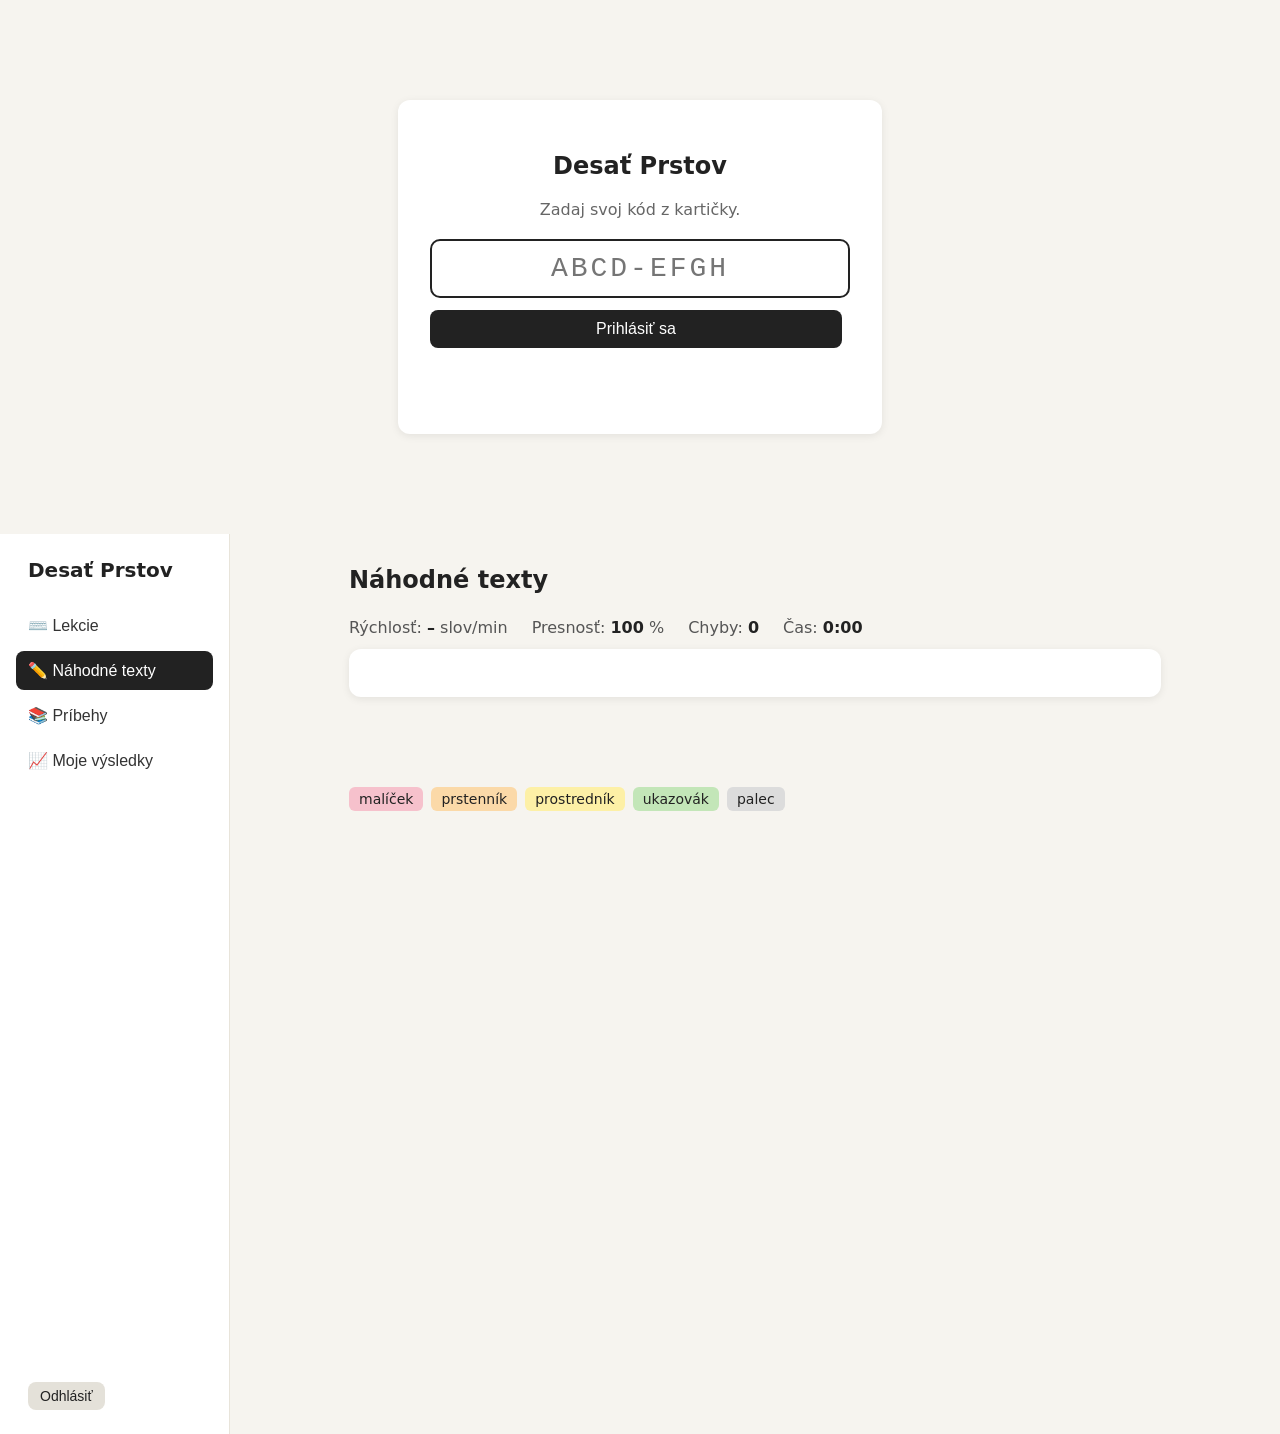
==== commit 71788308: "Lekcie a hviezdičky" ====
--- a/index.html
+++ b/index.html
@@ -26,6 +26,7 @@
     <aside class="menu">
       <div class="menu-logo">Desať Prstov</div>
       <nav class="menu-polozky">
+        <button data-menu="lekcie">⌨️ Lekcie</button>
         <button data-menu="nahodne" class="aktivny">✏️ Náhodné texty</button>
         <button data-menu="pribehy">📚 Príbehy</button>
         <button data-menu="vysledky">📈 Moje výsledky</button>
@@ -51,8 +52,8 @@
 
         <!-- Živé štatistiky počas písania -->
         <div class="staty">
-          <span>Rýchlosť: <strong id="zivaRychlost">–</strong> slov/min</span>
-          <span>Presnosť: <strong id="zivaPresnost">100</strong> %</span>
+          <span class="stat-rychlost">Rýchlosť: <strong id="zivaRychlost">–</strong> slov/min</span>
+          <span class="stat-presnost">Presnosť: <strong id="zivaPresnost">100</strong> %<span id="cielPresnosti"></span></span>
           <span>Chyby: <strong id="zivaChyby">0</strong></span>
           <span>Čas: <strong id="zivyCas">0:00</strong></span>
         </div>
@@ -118,6 +119,23 @@
         </div>
         <p id="chybaKapitoly" class="chyba-text"></p>
         <ol id="zoznamKapitol" class="zoznam-kapitol"></ol>
+      </section>
+
+      <!-- ===== Obrazovka: mapa lekcií (riadi lekcie.js) ===== -->
+      <section id="obrazovka-lekcie" class="skryty">
+        <h1>Lekcie</h1>
+        <p id="popisLekcii" class="navod"></p>
+        <div id="mapaLekcii" class="mapa-lekcii"></div>
+      </section>
+
+      <!-- ===== Obrazovka: jedna lekcia a jej cvičenia ===== -->
+      <section id="obrazovka-lekcia" class="skryty">
+        <button id="spatNaLekcie" class="druhotne">← Všetky lekcie</button>
+        <h1 id="nadpisLekcie"></h1>
+        <div id="hviezdyLekcie" class="hviezdy-lekcie"></div>
+        <p id="tipLekcie" class="tip-lekcie"></p>
+        <div id="klavesnicaLekcie" class="klavesnica mala"></div>
+        <ol id="zoznamCviceni" class="zoznam-kapitol"></ol>
       </section>
 
       <!-- ===== Obrazovka: moje výsledky (vykreslí ich vysledky.js) ===== -->
@@ -175,6 +193,8 @@
   <script src="script.js"></script>
   <script src="pribehy.js"></script>          <!-- úryvky a náhodné texty -->
   <script src="kniznica.js"></script>         <!-- menu, knižnica, kapitoly -->
+  <script src="lekcie-obsah.js"></script>     <!-- 18 lekcií: klávesy, slová, vety, hviezdy -->
+  <script src="lekcie.js"></script>           <!-- mapa lekcií a cvičenia -->
   <script src="ziak.js"></script>             <!-- prihlásenie žiaka, spúšťa aplikáciu -->
 </body>
 </html>
--- a/style.css
+++ b/style.css
@@ -615,3 +615,99 @@
 
 .sprava-pribehu { margin: 4px 0 14px; }
 .sprava-pribehu:empty { display: none; }  /* prázdna správa nezaberá miesto */
+
+/* ===== Knihy: dôraz na presnosť ===== */
+.rezim-kniha .stat-rychlost { opacity: 0.55; }
+
+.rezim-kniha .stat-presnost {
+  background: #eef7ec;
+  padding: 2px 10px;
+  border-radius: 12px;
+  color: #222;
+}
+
+#cielPresnosti { color: #555; }
+
+.presnost-ok { color: #2a8a3e; }
+.presnost-malo { color: #d9443b; }
+
+/* ===== Lekcie ===== */
+.mapa-lekcii {
+  display: grid;
+  grid-template-columns: repeat(auto-fill, minmax(150px, 1fr));
+  gap: 14px;
+  margin-top: 20px;
+}
+
+.dlazdica-lekcie {
+  background: white;
+  color: #222;
+  margin: 0;
+  padding: 14px 12px 12px;
+  border-radius: 12px;
+  border: 2px solid transparent;
+  box-shadow: 0 2px 8px rgba(0, 0, 0, 0.08);
+  display: flex;
+  flex-direction: column;
+  align-items: center;
+  gap: 6px;
+  transition: transform 0.1s, box-shadow 0.1s;
+}
+
+.dlazdica-lekcie:not(:disabled):hover {
+  transform: translateY(-3px);
+  box-shadow: 0 6px 16px rgba(0, 0, 0, 0.12);
+}
+
+.dlazdica-lekcie .cislo { font-size: 28px; font-weight: 800; line-height: 1; }
+.dlazdica-lekcie .klavesy { font-size: 14px; font-weight: bold; color: #444; text-align: center; }
+.dlazdica-lekcie .stitok { font-size: 12px; color: #888; }
+
+/* Lekcie na tento rok sú výraznejšie, zamknuté vyblednuté */
+.dlazdica-lekcie.tento-rok { border-color: #c3e6b8; }
+.dlazdica-lekcie.tento-rok .stitok { color: #2a8a3e; font-weight: bold; }
+.dlazdica-lekcie.hotova { background: #f3faf1; }
+.dlazdica-lekcie.zamknuta { opacity: 0.45; cursor: not-allowed; box-shadow: none; }
+
+/* Päť hviezd: sivé v pozadí, zlaté navrchu orezané podľa počtu (aj polovička) */
+.hviezdy {
+  position: relative;
+  display: inline-block;
+  font-size: 18px;
+  line-height: 1;
+  letter-spacing: 1px;
+  color: #ddd9cf;
+  white-space: nowrap;
+  vertical-align: -2px;
+}
+
+.hviezdy::before { content: "★★★★★"; }
+
+.hviezdy .plne {
+  position: absolute;
+  left: 0;
+  top: 0;
+  overflow: hidden;
+  color: #f2b01e;
+}
+
+.hviezdy .plne::before { content: "★★★★★"; }
+
+.hviezdy-lekcie { margin: -6px 0 10px; color: #2a8a3e; font-weight: bold; }
+.hviezdy-lekcie .hviezdy { font-size: 24px; margin-right: 6px; }
+.sprava-pribehu .hviezdy { font-size: 22px; }
+
+.tip-lekcie {
+  background: #fdf6dc;
+  border-radius: 10px;
+  padding: 12px 16px;
+  max-width: 760px;
+}
+
+#klavesnicaLekcie { max-width: 640px; margin: 16px 0 22px; }
+
+/* Nové klávesy lekcie: zlatý rámik */
+.klaves.nova {
+  box-shadow: 0 0 0 3px #f2b01e;
+  font-weight: bold;
+}
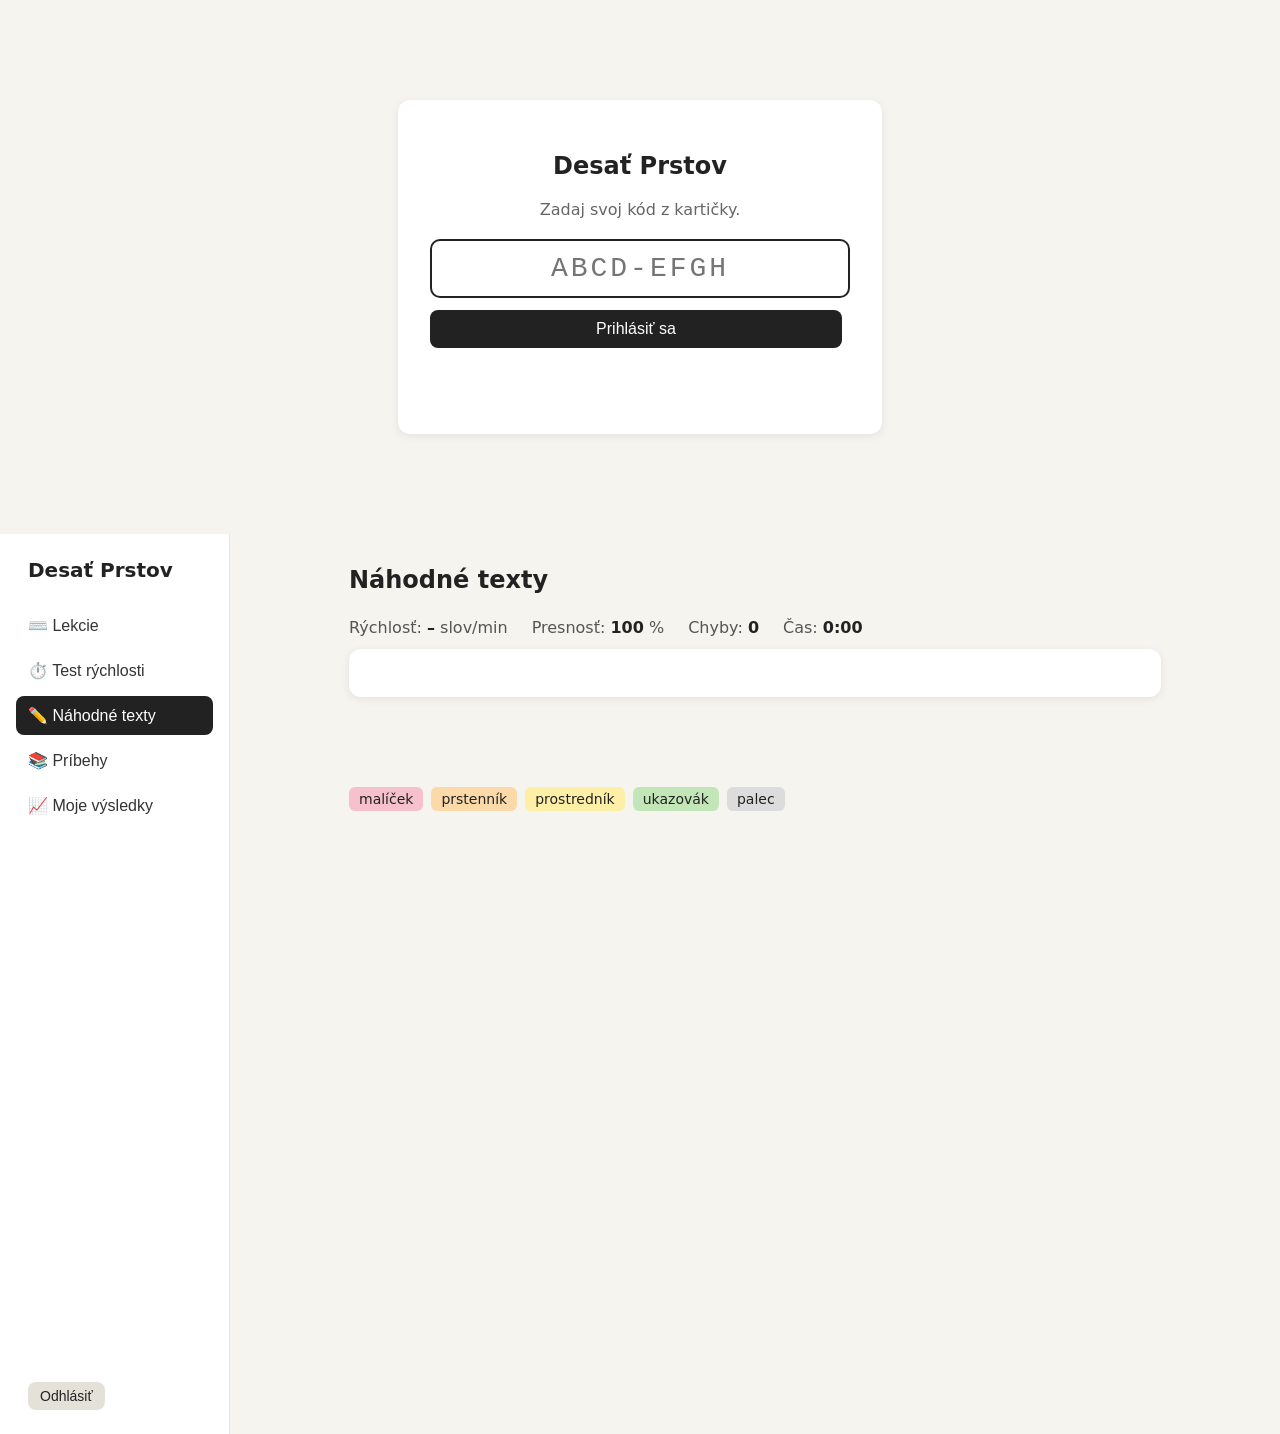
==== commit 6c167a12: "Test rýchlosti" ====
--- a/index.html
+++ b/index.html
@@ -27,6 +27,7 @@
       <div class="menu-logo">Desať Prstov</div>
       <nav class="menu-polozky">
         <button data-menu="lekcie">⌨️ Lekcie</button>
+        <button data-menu="test">⏱️ Test rýchlosti</button>
         <button data-menu="nahodne" class="aktivny">✏️ Náhodné texty</button>
         <button data-menu="pribehy">📚 Príbehy</button>
         <button data-menu="vysledky">📈 Moje výsledky</button>
@@ -136,6 +137,31 @@
         <p id="tipLekcie" class="tip-lekcie"></p>
         <div id="klavesnicaLekcie" class="klavesnica mala"></div>
         <ol id="zoznamCviceni" class="zoznam-kapitol"></ol>
+
+        <!-- Rebríček lekcie: miesto v triede a v škole (riadi lekcie.js) -->
+        <section id="rebricekLekcie" class="rebricek-lekcie skryty">
+          <h2>Rebríček lekcie</h2>
+          <p id="popisRebricka" class="navod"></p>
+          <div id="rebricekRekord" class="rebricek-rekord"></div>
+          <div class="rebricek-tabulky">
+            <div id="rebricekTrieda"></div>
+            <div id="rebricekSkola"></div>
+          </div>
+        </section>
+      </section>
+
+      <!-- ===== Obrazovka: test rýchlosti (riadi test.js) ===== -->
+      <section id="obrazovka-test" class="skryty">
+        <h1 id="nadpisTestu">Test rýchlosti</h1>
+        <p id="popisTestu" class="navod"></p>
+        <button id="zacatTest" class="skryty">Začať test</button>
+        <section class="rebricek-lekcie">
+          <div id="rekordTestu" class="rebricek-rekord"></div>
+          <div class="rebricek-tabulky">
+            <div id="rebricekTestuTrieda" class="navod"></div>
+            <div id="rebricekTestuSkola"></div>
+          </div>
+        </section>
       </section>
 
       <!-- ===== Obrazovka: moje výsledky (vykreslí ich vysledky.js) ===== -->
@@ -195,6 +221,7 @@
   <script src="kniznica.js"></script>         <!-- menu, knižnica, kapitoly -->
   <script src="lekcie-obsah.js"></script>     <!-- 18 lekcií: klávesy, slová, vety, hviezdy -->
   <script src="lekcie.js"></script>           <!-- mapa lekcií a cvičenia -->
+  <script src="test.js"></script>             <!-- test rýchlosti -->
   <script src="ziak.js"></script>             <!-- prihlásenie žiaka, spúšťa aplikáciu -->
 </body>
 </html>
--- a/style.css
+++ b/style.css
@@ -711,3 +711,69 @@
   box-shadow: 0 0 0 3px #f2b01e;
   font-weight: bold;
 }
+
+/* ===== Rebríček lekcie ===== */
+.rebricek-lekcie { margin-top: 28px; }
+.rebricek-lekcie h2 { margin-bottom: 4px; }
+
+.rebricek-tabulky {
+  display: grid;
+  grid-template-columns: repeat(auto-fit, minmax(300px, 1fr));
+  gap: 20px;
+  max-width: 820px;
+}
+
+.rebricek {
+  width: 100%;
+  border-collapse: collapse;
+  background: white;
+  border-radius: 10px;
+  overflow: hidden;
+  box-shadow: 0 2px 6px rgba(0, 0, 0, 0.06);
+  font-size: 15px;
+}
+
+.rebricek thead tr:first-child th {
+  background: #222;
+  color: white;
+  text-align: center;
+  padding: 8px;
+  font-size: 15px;
+}
+
+.rebricek .stlpce th {
+  font-size: 12px;
+  color: #777;
+  font-weight: normal;
+  padding: 6px 10px;
+  border-bottom: 1px solid #eee;
+}
+
+.rebricek td {
+  padding: 8px 10px;
+  text-align: center;
+  border-bottom: 1px solid #f0eee8;
+}
+
+.rebricek tr.ty td { background: #fdf6dc; font-weight: bold; }
+.rebricek-tabulky .prvy { margin: 6px 0 0; font-weight: bold; color: #2a8a3e; }
+
+/* Sieň slávy: rekord lekcie nad tabuľkami Trieda a Škola */
+.rebricek-rekord { max-width: 820px; margin: 12px 0 20px; }
+.rebricek.rekord thead tr:first-child th { background: #f2b01e; color: #222; }
+.rebricek.rekord tbody td { font-weight: bold; font-size: 16px; }
+
+/* ===== Test rýchlosti ===== */
+/* Dlhý text: vidno 3 riadky, posúva sa s písaním (test.js) */
+.rezim-test .text {
+  position: relative;
+  height: calc(3 * 1.6em);   /* presne 3 riadky */
+  overflow: hidden;
+  padding-top: 0;            /* okraj hore a dole robí rámik, aby sa riadky neorezávali */
+  padding-bottom: 0;
+  border-top: 20px solid white;
+  border-bottom: 20px solid white;
+}
+
+.rezim-test #zivyCas { font-size: 20px; color: #b3261e; }
+#zacatTest { font-size: 18px; padding: 12px 28px; margin: 6px 0 4px; }
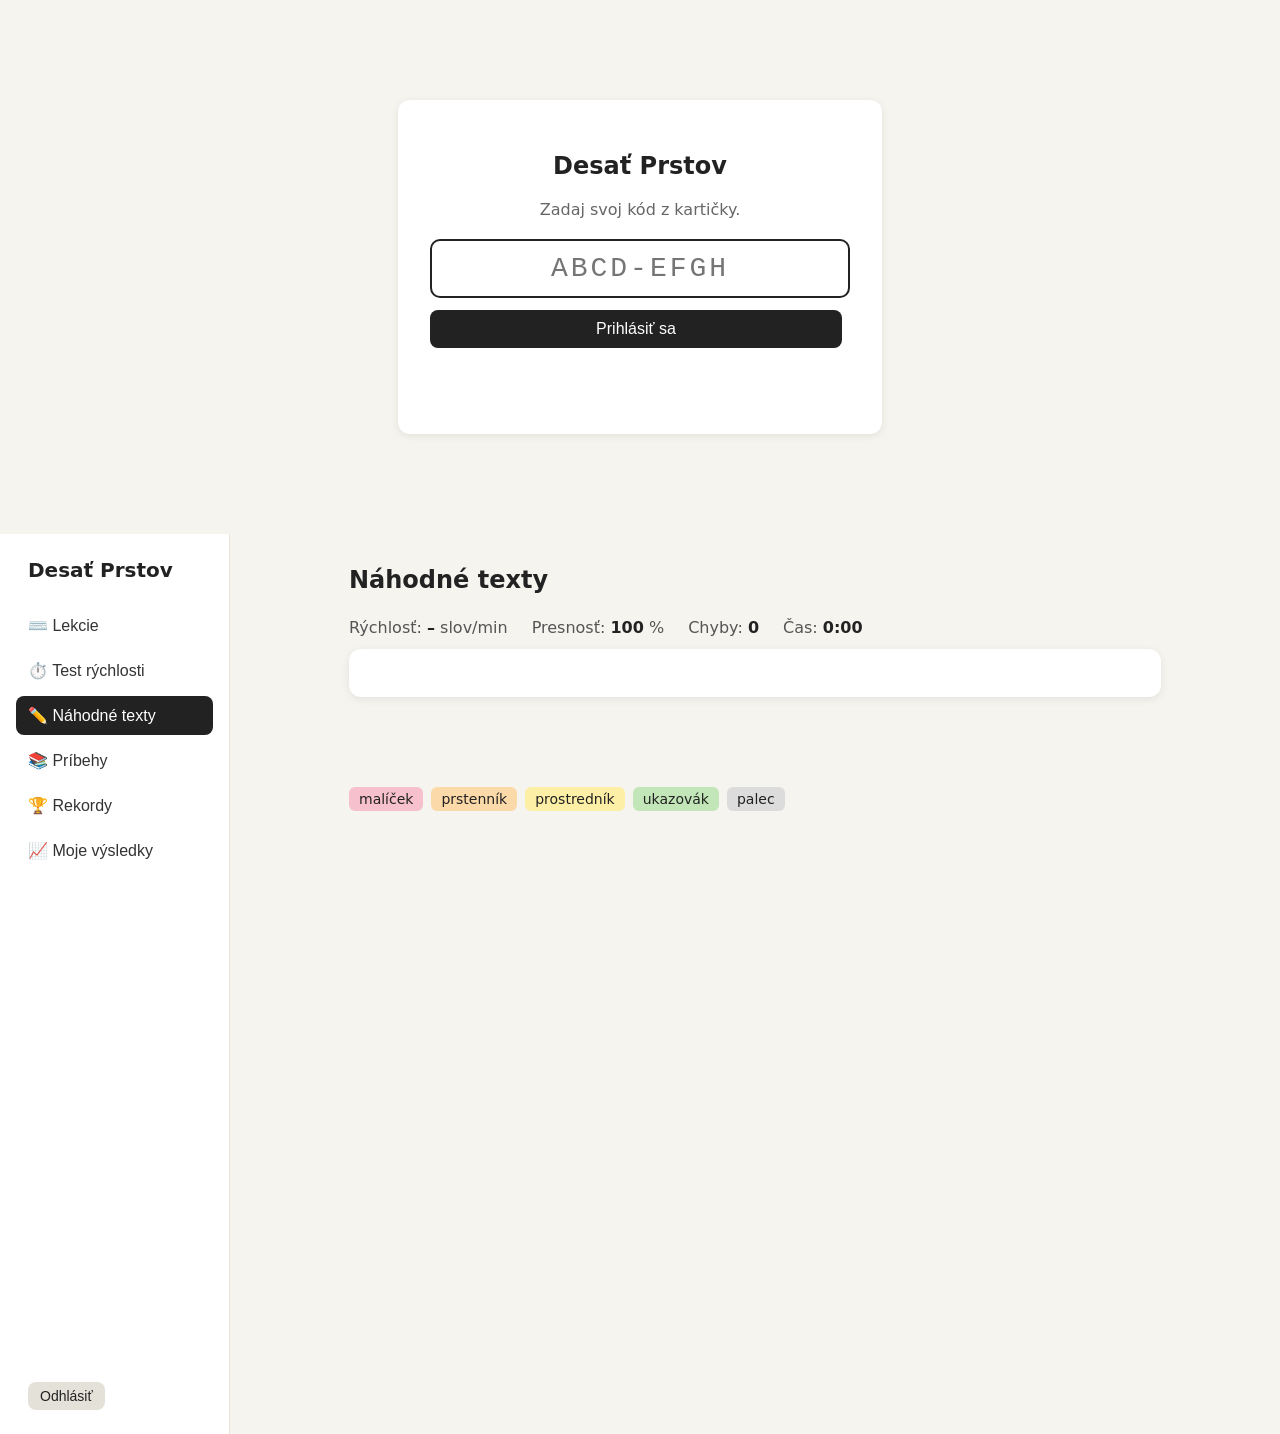
==== commit 069f4eab: "Rekordy žiaci" ====
--- a/index.html
+++ b/index.html
@@ -30,6 +30,7 @@
         <button data-menu="test">⏱️ Test rýchlosti</button>
         <button data-menu="nahodne" class="aktivny">✏️ Náhodné texty</button>
         <button data-menu="pribehy">📚 Príbehy</button>
+        <button data-menu="rekordy">🏆 Rekordy</button>
         <button data-menu="vysledky">📈 Moje výsledky</button>
       </nav>
       <div class="menu-ziak">
@@ -162,6 +163,19 @@
             <div id="rebricekTestuSkola"></div>
           </div>
         </section>
+      </section>
+
+      <!-- ===== Obrazovka: rekordy (riadi rekordy.js) ===== -->
+      <section id="obrazovka-rekordy" class="skryty">
+        <h1>Rekordy</h1>
+        <p id="popisRekordov" class="navod"></p>
+        <h2>Tento rok</h2>
+        <div id="rekordyTentoRok"></div>
+        <h2>🏆 Sieň slávy</h2>
+        <p class="navod">Najlepší výkon všetkých čias v celej škole. 👑 = rekord držíš ty.</p>
+        <div id="sienSlavy" class="posuvne"></div>
+        <h2>Moje osobné rekordy</h2>
+        <div id="osobneRekordy" class="vysledok-cisla osobne-rekordy"></div>
       </section>
 
       <!-- ===== Obrazovka: moje výsledky (vykreslí ich vysledky.js) ===== -->
@@ -222,6 +236,7 @@
   <script src="lekcie-obsah.js"></script>     <!-- 18 lekcií: klávesy, slová, vety, hviezdy -->
   <script src="lekcie.js"></script>           <!-- mapa lekcií a cvičenia -->
   <script src="test.js"></script>             <!-- test rýchlosti -->
+  <script src="rekordy.js"></script>          <!-- moje rekordy a sieň slávy -->
   <script src="ziak.js"></script>             <!-- prihlásenie žiaka, spúšťa aplikáciu -->
 </body>
 </html>
--- a/style.css
+++ b/style.css
@@ -777,3 +777,41 @@
 
 .rezim-test #zivyCas { font-size: 20px; color: #b3261e; }
 #zacatTest { font-size: 18px; padding: 12px 28px; margin: 6px 0 4px; }
+
+/* ===== Rekordy ===== */
+#obrazovka-rekordy h2 { margin: 28px 0 8px; }
+.posuvne { overflow-x: auto; }
+
+.tabulka-rekordov {
+  width: 100%;
+  max-width: 980px;
+  border-collapse: collapse;
+  background: white;
+  border-radius: 10px;
+  overflow: hidden;
+  box-shadow: 0 2px 6px rgba(0, 0, 0, 0.06);
+  font-size: 15px;
+}
+
+.tabulka-rekordov th {
+  text-align: left;
+  font-size: 12px;
+  font-weight: normal;
+  color: #777;
+  padding: 8px 12px;
+  border-bottom: 1px solid #eee;
+}
+
+.tabulka-rekordov td {
+  padding: 8px 12px;
+  border-bottom: 1px solid #f0eee8;
+  white-space: nowrap;
+}
+
+.tabulka-rekordov td:first-child { font-weight: bold; }
+.tabulka-rekordov td small { color: #999; }
+.tabulka-rekordov tr.moj td { background: #fdf3cf; }
+.tabulka-rekordov tr.prazdny td { color: #aaa; }
+.tabulka-rekordov tr.test td { border-top: 2px solid #eee; }
+
+.osobne-rekordy { flex-wrap: wrap; gap: 14px 32px; }
